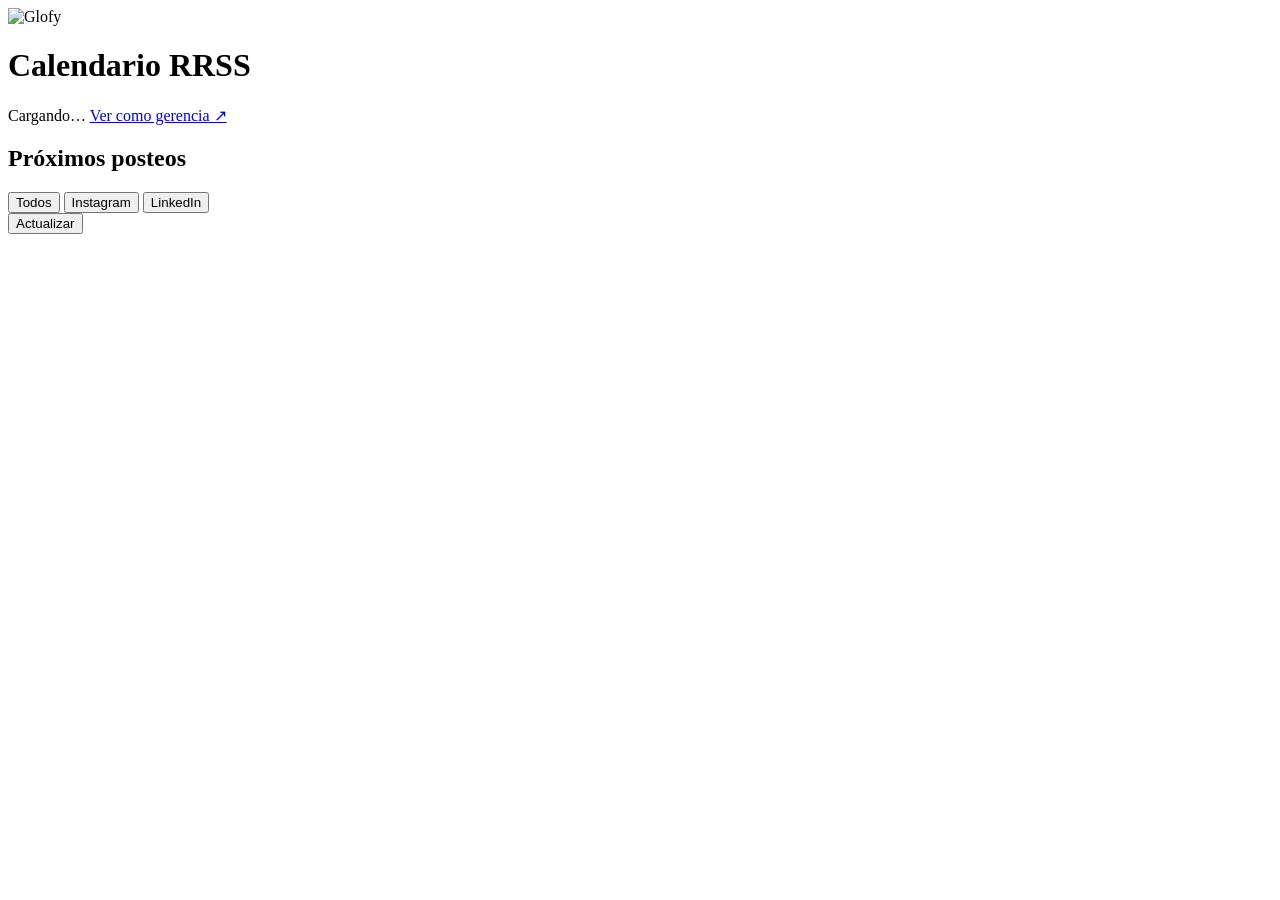
==== editor.html @ b999d990 "Add files via upload" ====
<!doctype html>
<html lang="es">
<head>
<meta charset="utf-8">
<meta name="viewport" content="width=device-width,initial-scale=1">
<title>Editor · Calendario RRSS · Glofy</title>
<meta name="robots" content="noindex">
<link rel="icon" type="image/png" href="https://raw.githubusercontent.com/comms-glofy/glofy-assets/refs/heads/main/favicon.png">
<link rel="preconnect" href="https://fonts.googleapis.com">
<link rel="preconnect" href="https://fonts.gstatic.com" crossorigin>
<link rel="stylesheet" href="https://fonts.googleapis.com/css2?family=Montserrat:wght@400;500;600;700;800&family=IBM+Plex+Mono:wght@500&display=swap">
<link rel="stylesheet" href="assets/style.css">
</head>
<body data-mode="edit">
<header class="topbar gutter">
  <div class="inner">
    <img class="logo" src="https://raw.githubusercontent.com/comms-glofy/glofy-assets/refs/heads/main/logo-rebrand-glofy.png" alt="Glofy">
    <span class="sep"></span>
    <h1>Calendario RRSS</h1>
    <span class="grow"></span>
    <span class="role" id="role">Cargando…</span>
    <a class="tlink" href="./" target="_blank" rel="noopener">Ver como gerencia ↗</a>
    <button class="btn ghost sm" id="logoutBtn" hidden>Desconectar</button>
    <button class="btn lime" id="newBtn" hidden>+ Nuevo posteo</button>
  </div>
</header>
<main class="gutter">
  <div class="inner">
    <div class="toolbar">
      <h2>Próximos posteos</h2>
      <span class="updated" id="updated"></span>
      <span class="grow"></span>
      <div class="seg" role="group" aria-label="Canal">
        <button data-ch="all" aria-pressed="true">Todos</button>
        <button data-ch="ig" aria-pressed="false">Instagram</button>
        <button data-ch="li" aria-pressed="false">LinkedIn</button>
      </div>
      <button class="btn sm" id="refreshBtn">Actualizar</button>
    </div>
    <div id="alert"></div>
    <div class="pipeline" id="pipeline"></div>
    <p class="scope-note" id="scopeNote"></p>
    <div id="content"></div>
  </div>
</main>
<div class="scrim" id="scrim"></div>
<aside class="drawer" id="drawer" aria-hidden="true" role="dialog" aria-label="Detalle del posteo"></aside>
<div class="toast" id="toast" role="status" aria-live="polite"></div>
<script src="assets/app.js"></script>
</body>
</html>
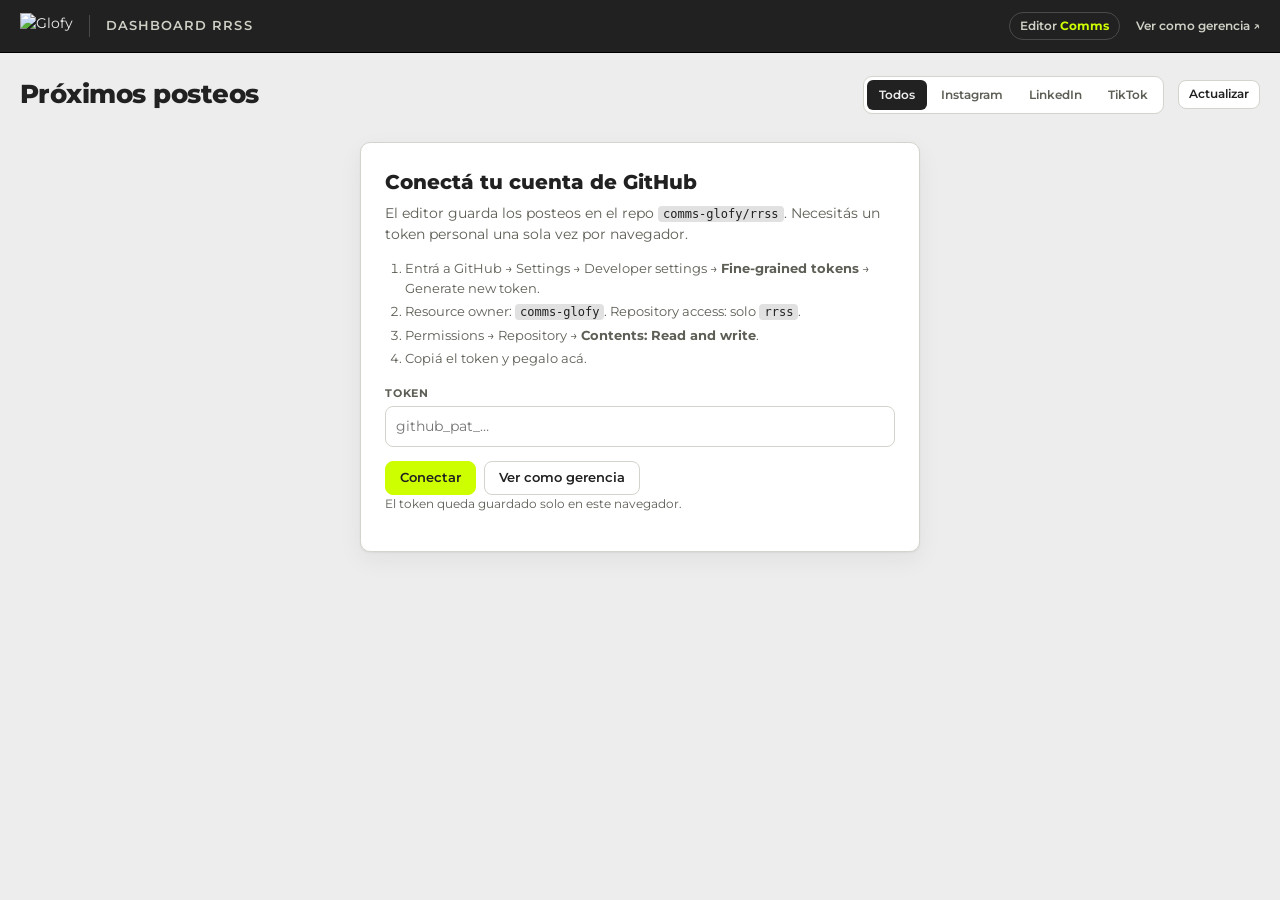
==== commit f0b9c89b: "Add files via upload" ====
--- a/editor.html
+++ b/editor.html
@@ -3,7 +3,7 @@
 <head>
 <meta charset="utf-8">
 <meta name="viewport" content="width=device-width,initial-scale=1">
-<title>Editor · Calendario RRSS · Glofy</title>
+<title>Editor · Dashboard RRSS · Glofy</title>
 <meta name="robots" content="noindex">
 <link rel="icon" type="image/png" href="https://raw.githubusercontent.com/comms-glofy/glofy-assets/refs/heads/main/favicon.png">
 <link rel="preconnect" href="https://fonts.googleapis.com">
@@ -16,7 +16,7 @@
   <div class="inner">
     <img class="logo" src="https://raw.githubusercontent.com/comms-glofy/glofy-assets/refs/heads/main/logo-rebrand-glofy.png" alt="Glofy">
     <span class="sep"></span>
-    <h1>Calendario RRSS</h1>
+    <h1>Dashboard RRSS</h1>
     <span class="grow"></span>
     <span class="role" id="role">Cargando…</span>
     <a class="tlink" href="./" target="_blank" rel="noopener">Ver como gerencia ↗</a>
@@ -34,6 +34,7 @@
         <button data-ch="all" aria-pressed="true">Todos</button>
         <button data-ch="ig" aria-pressed="false">Instagram</button>
         <button data-ch="li" aria-pressed="false">LinkedIn</button>
+        <button data-ch="tt" aria-pressed="false">TikTok</button>
       </div>
       <button class="btn sm" id="refreshBtn">Actualizar</button>
     </div>
--- a/assets/style.css
+++ b/assets/style.css
@@ -0,0 +1,194 @@
+/* Glofy · Calendario RRSS — estilos compartidos (vista gerencia + editor) */
+:root{
+  --bg:#ededed; --surface:#ffffff; --surface-2:#e1e1e1; --fg:#212121; --muted:#5d5e55; --line:#d3d4cb;
+  --brand:#212121; --brand-2:#383838; --lime:#ceff00; --on-lime:#212121; --accent-text:#4a5d00;
+  --st-borrador:#8a8b82; --st-revision:#d48a00; --st-cambios:#d8432f; --st-aprobado:#6f8f00; --st-publicado:#3f6fd8;
+  --shadow:0 1px 2px rgba(33,33,33,.06),0 8px 24px rgba(33,33,33,.06);
+  --font:"Montserrat",system-ui,-apple-system,"Segoe UI",sans-serif;
+  --mono:"IBM Plex Mono",ui-monospace,SFMono-Regular,Menlo,monospace;
+  --r:10px;
+  color-scheme:light;
+}
+@media (prefers-color-scheme:dark){:root{
+  --bg:#1b1b1b; --surface:#262626; --surface-2:#383838; --fg:#ededed; --muted:#a6a79d; --line:#3a3a3a;
+  --accent-text:#ceff00; --st-borrador:#9a9b92; --st-revision:#f2b544; --st-cambios:#ff7a66; --st-aprobado:#ceff00; --st-publicado:#86a9ff;
+  --shadow:0 1px 2px rgba(0,0,0,.3),0 8px 24px rgba(0,0,0,.25); color-scheme:dark}}
+
+*{box-sizing:border-box}
+html,body{margin:0}
+body{background:var(--bg);color:var(--fg);font-family:var(--font);font-size:14px;line-height:1.5;-webkit-font-smoothing:antialiased}
+img{max-width:100%}
+[hidden]{display:none!important}
+button,input,select,textarea{font:inherit;color:inherit}
+button{cursor:pointer}
+:focus-visible{outline:2px solid var(--lime);outline-offset:2px}
+.mono{font-family:var(--mono);font-variant-numeric:tabular-nums}
+.gutter{padding-left:max(16px,env(safe-area-inset-left,0px));padding-right:max(16px,env(safe-area-inset-right,0px))}
+.inner{max-width:1240px;margin:0 auto}
+
+/* Barra de marca */
+.topbar{position:sticky;top:0;z-index:30;background:var(--brand);color:#ededed;border-bottom:1px solid #000}
+.topbar .inner{display:flex;align-items:center;gap:16px;padding-block:12px;flex-wrap:wrap}
+.topbar img.logo{height:26px;width:auto;display:block}
+.topbar .sep{width:1px;height:22px;background:#4a4a4a}
+.topbar h1{margin:0;font-size:13px;font-weight:600;letter-spacing:.08em;text-transform:uppercase;color:#cfcfc6}
+.topbar .grow{flex:1}
+.role{font-size:12px;font-weight:600;padding:4px 10px;border-radius:999px;border:1px solid #4a4a4a;color:#cfcfc6;white-space:nowrap}
+.role b{color:var(--lime);font-weight:700}
+.topbar a.tlink{color:#cfcfc6;font-size:12px;font-weight:600;text-decoration:none}
+.topbar a.tlink:hover{color:var(--lime)}
+
+.btn{display:inline-flex;align-items:center;gap:6px;border:1px solid var(--line);background:var(--surface);color:var(--fg);border-radius:8px;padding:8px 14px;font-weight:600;font-size:13px;line-height:1.2;white-space:nowrap;text-decoration:none}
+.btn:hover{border-color:var(--muted)}
+.btn.lime{background:var(--lime);color:var(--on-lime);border-color:var(--lime)}
+.btn.lime:hover{filter:brightness(.95)}
+.btn.dark{background:var(--brand);color:#ededed;border-color:var(--brand)}
+.btn.ghost{background:transparent}
+.btn.danger{color:var(--st-cambios);border-color:color-mix(in srgb,var(--st-cambios) 45%,transparent);background:transparent}
+.btn.sm{padding:6px 10px;font-size:12px}
+.btn[disabled]{opacity:.5;cursor:not-allowed}
+.topbar .btn.ghost{color:#ededed;border-color:#4a4a4a}
+
+/* Toolbar */
+main{padding-block:22px 64px}
+.toolbar{display:flex;align-items:center;gap:14px;flex-wrap:wrap;margin-bottom:18px}
+.toolbar h2{margin:0;font-size:26px;font-weight:800;letter-spacing:-.02em;text-wrap:balance}
+.toolbar .grow{flex:1}
+.updated{font-size:12px;color:var(--muted)}
+.seg{display:inline-flex;border:1px solid var(--line);border-radius:9px;background:var(--surface);padding:3px;gap:2px}
+.seg button{border:0;background:transparent;padding:6px 12px;border-radius:6px;font-size:12px;font-weight:600;color:var(--muted)}
+.seg button[aria-pressed="true"]{background:var(--brand);color:#ededed}
+
+/* Pipeline */
+.pipeline:empty{display:none}
+.pipeline{display:grid;grid-template-columns:repeat(5,minmax(0,1fr));gap:1px;background:var(--line);border:1px solid var(--line);border-radius:var(--r);overflow:hidden;margin-bottom:22px}
+.stage{background:var(--surface);border:0;text-align:left;padding:12px 14px;display:flex;flex-direction:column;gap:2px}
+.stage:hover{background:color-mix(in srgb,var(--surface) 92%,var(--fg))}
+.stage .n{font-size:26px;font-weight:800;letter-spacing:-.02em;line-height:1.1;font-variant-numeric:tabular-nums}
+.stage .l{font-size:11px;font-weight:600;text-transform:uppercase;letter-spacing:.07em;color:var(--muted);display:flex;align-items:center;gap:6px}
+.stage .l i{width:8px;height:8px;border-radius:50%;background:var(--c)}
+.stage[aria-pressed="true"]{box-shadow:inset 0 -3px 0 var(--c)}
+.stage[aria-pressed="true"] .n{color:var(--c)}
+.scope-note{font-size:12px;color:var(--muted);margin:-12px 0 18px}
+.alert{display:flex;align-items:center;gap:12px;flex-wrap:wrap;background:var(--brand);color:#ededed;border-radius:var(--r);padding:12px 16px;margin-bottom:22px}
+.alert strong{color:var(--lime)}
+.alert .grow{flex:1;min-width:0}
+
+/* Grupos y tarjetas */
+.group{margin-bottom:28px}
+.group-h{display:flex;align-items:baseline;gap:10px;margin:0 0 10px;padding-bottom:8px;border-bottom:1px solid var(--line);flex-wrap:wrap}
+.group-h h3{margin:0;font-size:12px;font-weight:700;text-transform:uppercase;letter-spacing:.08em}
+.group-h h3 i{display:inline-block;width:8px;height:8px;border-radius:50%;background:var(--c);margin-right:8px;vertical-align:1px}
+.group-h span{font-size:12px;color:var(--muted)}
+.cards{display:grid;grid-template-columns:repeat(auto-fill,minmax(250px,1fr));gap:14px}
+.card{background:var(--surface);border:1px solid var(--line);border-radius:var(--r);overflow:hidden;display:flex;flex-direction:column;text-align:left;padding:0;box-shadow:var(--shadow);transition:transform .15s ease,border-color .15s ease;min-width:0}
+.card:hover{transform:translateY(-2px);border-color:var(--muted)}
+.thumb{aspect-ratio:4/5;max-height:300px;width:100%;background:var(--surface-2);position:relative;overflow:hidden;display:grid;place-items:center}
+.thumb img{width:100%;height:100%;object-fit:cover;display:block}
+.ph{display:flex;flex-direction:column;align-items:center;gap:6px;color:var(--muted);font-size:12px;font-weight:600;text-align:center;padding:16px}
+.ph .fmt-big{font-size:22px;font-weight:800;letter-spacing:-.01em;color:var(--fg);opacity:.85}
+.thumb .badges{position:absolute;left:10px;top:10px;right:10px;display:flex;gap:6px;justify-content:space-between;align-items:flex-start}
+.thumb .count{position:absolute;right:10px;bottom:10px;background:rgba(33,33,33,.78);color:#fff;font-size:11px;font-weight:700;border-radius:999px;padding:2px 8px}
+.card-b{padding:12px 14px 14px;display:flex;flex-direction:column;gap:6px;min-width:0}
+.card-b .when{font-size:12px;font-weight:600;color:var(--muted);display:flex;gap:8px;align-items:center;flex-wrap:wrap}
+.card-b h4{margin:0;font-size:15px;font-weight:700;line-height:1.3;text-wrap:balance}
+.card-b p{margin:0;font-size:12.5px;color:var(--muted);display:-webkit-box;-webkit-line-clamp:3;-webkit-box-orient:vertical;overflow:hidden}
+.chans{display:flex;gap:4px}
+.chan{font-size:10px;font-weight:700;letter-spacing:.04em;border:1px solid var(--line);border-radius:4px;padding:1px 5px;color:var(--muted)}
+.fmt{font-size:10.5px;font-weight:700;letter-spacing:.06em;text-transform:uppercase;background:var(--brand);color:var(--lime);border-radius:4px;padding:3px 7px}
+.pill{display:inline-flex;align-items:center;gap:5px;font-size:11px;font-weight:700;border-radius:999px;padding:3px 9px;color:var(--c);background:color-mix(in srgb,var(--c) 15%,var(--surface));border:1px solid color-mix(in srgb,var(--c) 35%,transparent);white-space:nowrap}
+.pill::before{content:"";width:6px;height:6px;border-radius:50%;background:var(--c)}
+.thumb .pill{background:var(--surface)}
+.date-tag{font-size:11px;font-weight:700;color:var(--accent-text);border:1px solid color-mix(in srgb,var(--accent-text) 40%,transparent);border-radius:4px;padding:1px 6px}
+
+.state{border:1px dashed var(--line);border-radius:var(--r);padding:40px 20px;text-align:center;color:var(--muted);background:var(--surface)}
+.state h3{color:var(--fg);margin:0 0 6px;font-size:17px}
+.state p{margin:0 auto 14px;max-width:56ch}
+
+/* Panel lateral */
+.scrim{position:fixed;inset:0;background:rgba(15,15,15,.5);z-index:50;opacity:0;pointer-events:none;transition:opacity .2s}
+.scrim.on{opacity:1;pointer-events:auto}
+.drawer{position:fixed;top:0;right:0;bottom:0;width:min(1020px,100%);background:var(--bg);z-index:60;transform:translateX(100%);transition:transform .25s ease;display:flex;flex-direction:column;visibility:hidden}
+.drawer.on{transform:none;visibility:visible;box-shadow:-20px 0 60px rgba(0,0,0,.25)}
+.d-head{display:flex;align-items:center;gap:10px;padding:14px 20px;border-bottom:1px solid var(--line);background:var(--surface);flex-wrap:wrap}
+.d-head .grow{flex:1;min-width:0}
+.d-head h2{margin:0;font-size:18px;font-weight:800;letter-spacing:-.01em;line-height:1.25;text-wrap:balance}
+.d-head .meta{display:flex;gap:8px;align-items:center;flex-wrap:wrap;margin-top:4px;font-size:12px;color:var(--muted);font-weight:600}
+.iconbtn{width:34px;height:34px;border-radius:8px;border:1px solid var(--line);background:var(--surface);display:grid;place-items:center;font-size:15px;font-weight:700}
+.iconbtn:hover{border-color:var(--muted)}
+.d-body{flex:1;overflow:auto;padding:20px;display:grid;grid-template-columns:minmax(0,5fr) minmax(0,6fr);gap:22px;align-content:start}
+.d-col{display:flex;flex-direction:column;gap:16px;min-width:0}
+.panel{background:var(--surface);border:1px solid var(--line);border-radius:var(--r);padding:14px;min-width:0}
+.panel h3{margin:0 0 10px;font-size:11px;font-weight:700;text-transform:uppercase;letter-spacing:.08em;color:var(--muted)}
+.viewer{background:#111;border-radius:var(--r);overflow:hidden;position:relative;aspect-ratio:4/5;max-height:68vh;width:100%;display:grid;place-items:center}
+.viewer iframe{width:100%;height:100%;border:0;display:block;background:#111}
+.viewer img{width:100%;height:100%;object-fit:contain;display:block}
+.viewer .ph{color:#a6a79d}
+.viewer .ph .fmt-big{color:#ededed}
+.viewer .nav{position:absolute;top:50%;transform:translateY(-50%);width:34px;height:34px;border-radius:50%;border:0;background:rgba(255,255,255,.9);color:#212121;font-weight:800;font-size:16px;z-index:2}
+.viewer .nav.p{left:10px}.viewer .nav.n{right:10px}
+.viewer .idx{position:absolute;top:10px;left:50%;transform:translateX(-50%);background:rgba(0,0,0,.65);color:#fff;font-size:11px;font-weight:700;border-radius:999px;padding:2px 10px;z-index:2}
+.strip{display:flex;gap:8px;overflow-x:auto;padding-top:10px}
+.strip .s{flex:0 0 56px;height:70px;border-radius:6px;overflow:hidden;border:2px solid transparent;padding:0;background:var(--surface-2);display:grid;place-items:center;font-size:10px;font-weight:700;color:var(--muted)}
+.strip .s[aria-current="true"]{border-color:var(--lime)}
+.strip .s img{width:100%;height:100%;object-fit:cover}
+.media-actions{display:flex;gap:8px;flex-wrap:wrap;margin-top:12px}
+.hint{font-size:12px;color:var(--muted);margin:8px 0 0}
+
+.tabs{display:flex;gap:4px;border-bottom:1px solid var(--line);margin:-4px -14px 12px;padding:0 14px}
+.tabs button{border:0;background:transparent;padding:8px 10px 10px;font-size:13px;font-weight:700;color:var(--muted);border-bottom:2px solid transparent;margin-bottom:-1px}
+.tabs button[aria-selected="true"]{color:var(--fg);border-bottom-color:var(--lime)}
+.tabs .lang{font-size:10px;font-weight:700;color:var(--muted);margin-left:4px}
+.copy{white-space:pre-wrap;word-wrap:break-word;font-size:14px;line-height:1.6;max-width:68ch;margin:0}
+.copy .lnk{color:var(--accent-text);font-weight:600}
+.copy-foot{display:flex;align-items:center;gap:10px;margin-top:12px;flex-wrap:wrap}
+.copy-foot .cnt{font-size:12px;color:var(--muted)}
+.copy-foot .cnt.over{color:var(--st-cambios);font-weight:700}
+.copy-foot .grow{flex:1}
+.empty-copy{color:var(--muted);font-style:italic}
+.note{font-size:13.5px;white-space:pre-wrap;margin:0}
+
+.checks{display:flex;flex-direction:column;gap:6px;font-size:12.5px}
+.checks div{display:flex;gap:8px;align-items:flex-start}
+.checks i{flex:0 0 8px;height:8px;border-radius:50%;margin-top:6px;background:var(--st-aprobado)}
+.checks .warn i{background:var(--st-revision)}
+.row{display:flex;gap:8px;flex-wrap:wrap;align-items:center}
+
+/* Formulario */
+.form{display:grid;grid-template-columns:repeat(2,minmax(0,1fr));gap:12px 14px}
+.field{display:flex;flex-direction:column;gap:5px;min-width:0}
+.field.full{grid-column:1/-1}
+.field label,.field .lbl{font-size:11px;font-weight:700;text-transform:uppercase;letter-spacing:.07em;color:var(--muted)}
+.field input,.field select,.field textarea{border:1px solid var(--line);border-radius:8px;padding:9px 10px;background:var(--surface);width:100%;min-width:0}
+.field textarea{min-height:150px;resize:vertical;line-height:1.5}
+.field textarea.short{min-height:84px}
+.field .sub{font-size:11.5px;color:var(--muted)}
+.checkrow{display:flex;gap:14px;flex-wrap:wrap;padding-top:6px}
+.checkrow label{display:flex;gap:6px;align-items:center;font-size:13px;font-weight:600;text-transform:none;letter-spacing:0;color:var(--fg)}
+.d-foot{display:flex;gap:8px;align-items:center;padding:12px 20px;border-top:1px solid var(--line);background:var(--surface);flex-wrap:wrap}
+.d-foot .grow{flex:1}
+.confirm{display:flex;gap:8px;align-items:center;flex-wrap:wrap;font-size:13px;font-weight:600;color:var(--st-cambios)}
+
+/* Conexión GitHub */
+.connect{max-width:560px;margin:40px auto;background:var(--surface);border:1px solid var(--line);border-radius:var(--r);padding:24px;box-shadow:var(--shadow)}
+.connect h2{margin:0 0 6px;font-size:20px;font-weight:800}
+.connect p{margin:0 0 14px;color:var(--muted)}
+.connect ol{margin:0 0 16px;padding-left:20px;color:var(--muted);font-size:13px}
+.connect ol li{margin-bottom:4px}
+.connect code{font-family:var(--mono);font-size:12px;background:var(--surface-2);padding:1px 5px;border-radius:4px;color:var(--fg)}
+.connect .err{color:var(--st-cambios);font-weight:600;font-size:13px;margin:8px 0 0}
+
+.toast{position:fixed;left:50%;bottom:20px;transform:translateX(-50%) translateY(20px);background:var(--brand);color:#ededed;border:1px solid #444;padding:10px 16px;border-radius:8px;font-weight:600;font-size:13px;z-index:80;opacity:0;transition:all .2s;pointer-events:none;max-width:calc(100% - 32px)}
+.toast.on{opacity:1;transform:translateX(-50%)}
+.toast b{color:var(--lime)}
+
+@media (max-width:860px){.d-body{grid-template-columns:minmax(0,1fr)}.viewer{max-height:none}}
+@media (max-width:640px){
+  .pipeline{grid-template-columns:repeat(3,minmax(0,1fr))}
+  .toolbar h2{font-size:21px}
+  .topbar .sep,.topbar h1{display:none}
+  .form{grid-template-columns:minmax(0,1fr)}
+  .d-head,.d-body,.d-foot{padding-left:16px;padding-right:16px}
+  .cards{grid-template-columns:minmax(0,1fr)}
+}
+@media (prefers-reduced-motion:reduce){*{transition:none!important}}
